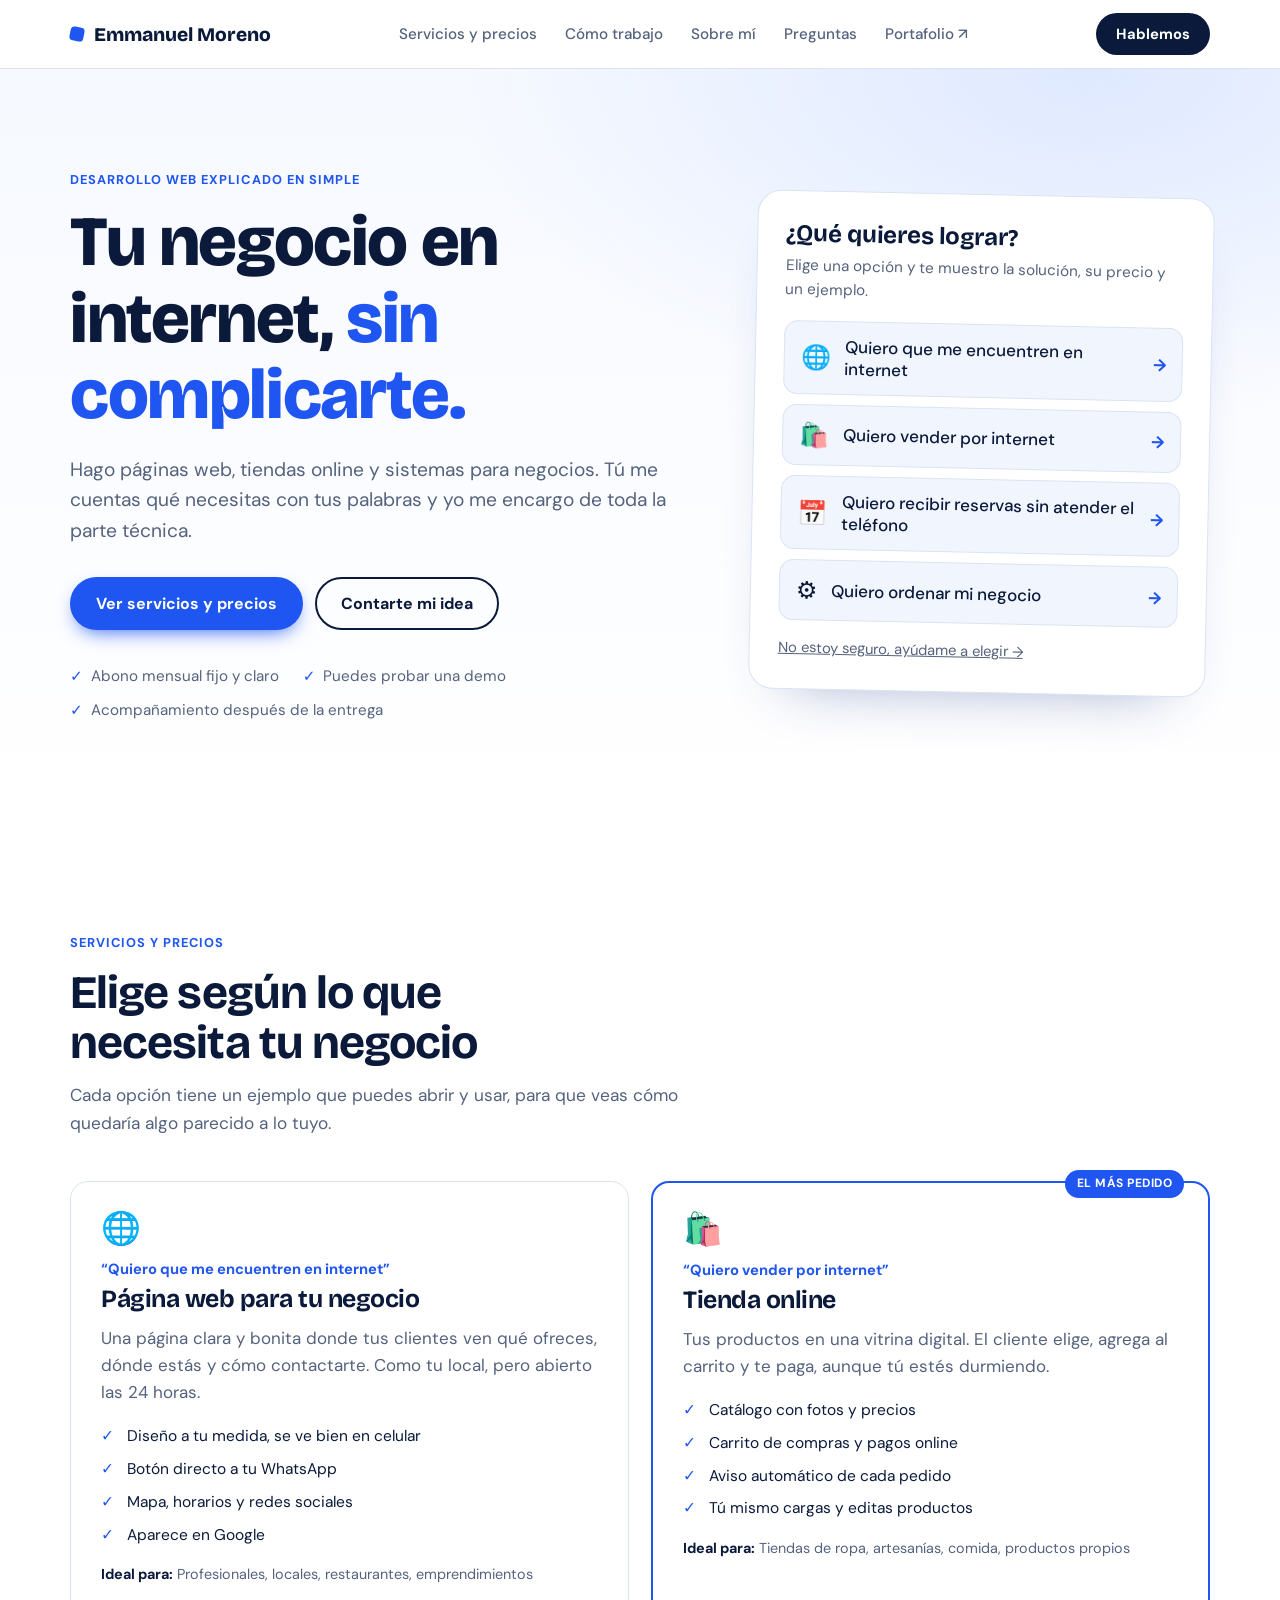
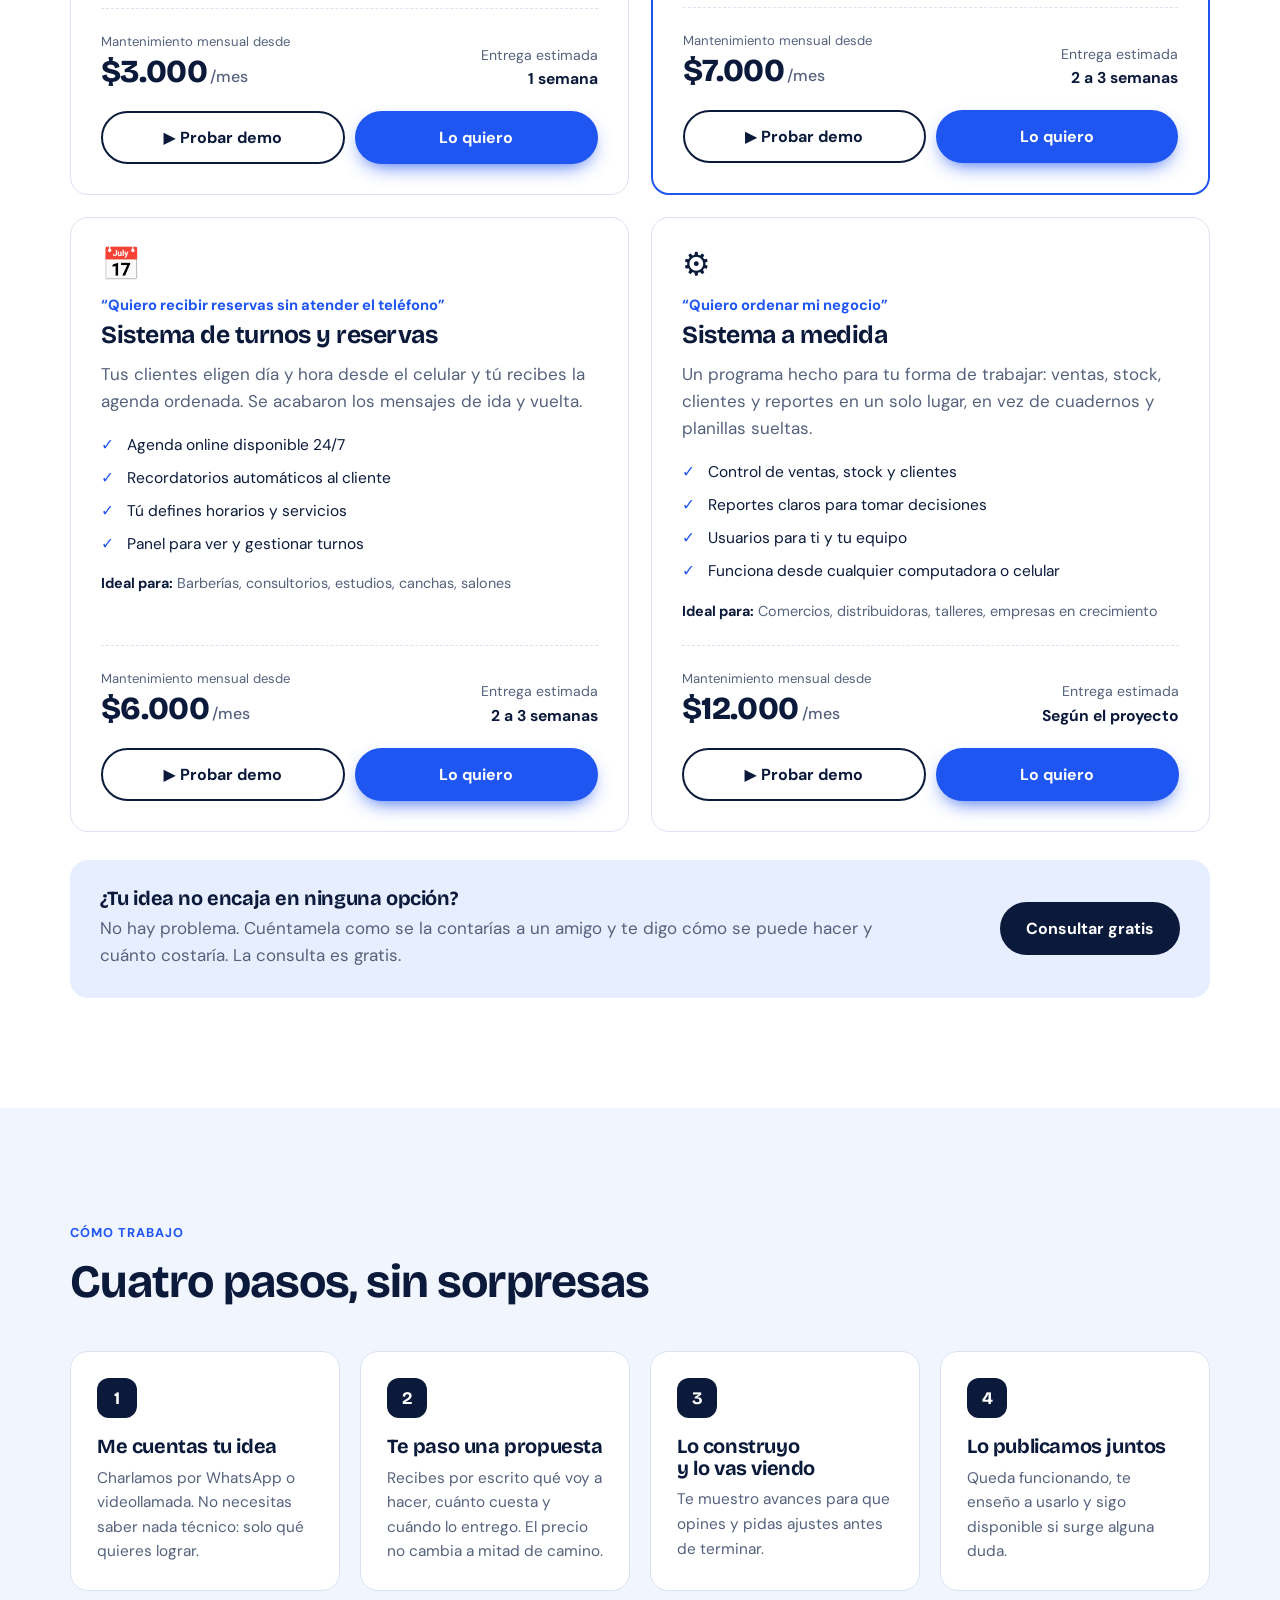
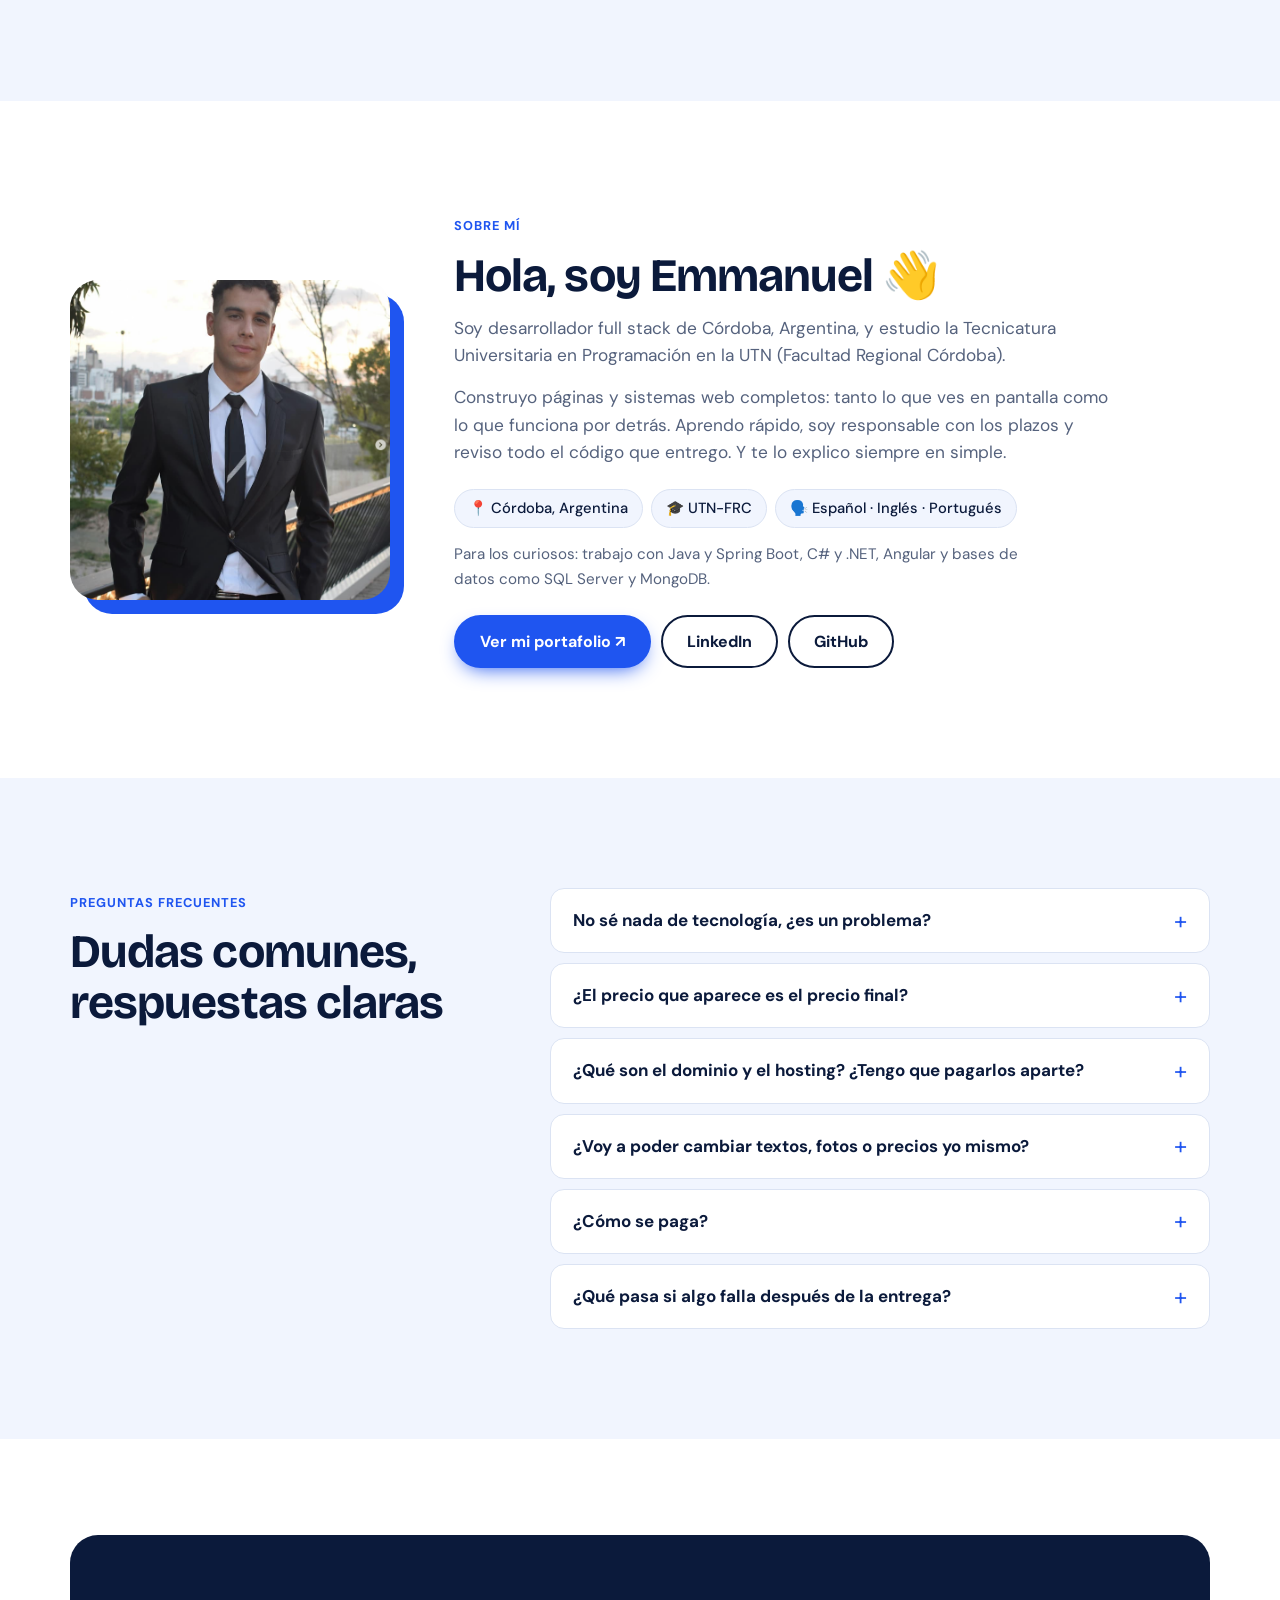
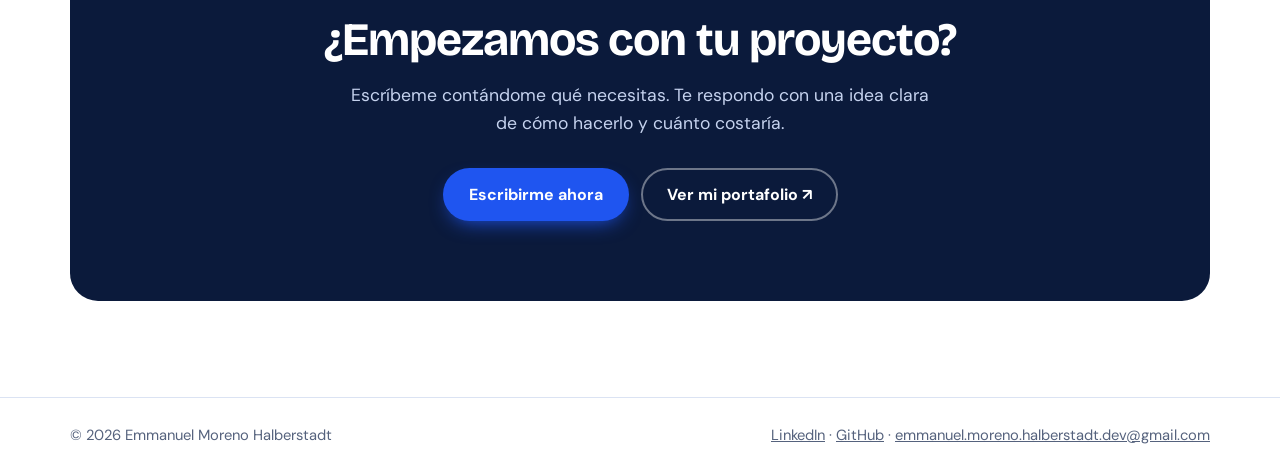
==== index.html @ 1bb852f4 "Initial commit: marketing page with service demos Co-Authored-By: Claude Fable 5.2 <noreply@anthropi" ====
<!DOCTYPE html>
<html lang="es">
<head>
  <meta charset="UTF-8">
  <meta name="viewport" content="width=device-width, initial-scale=1">
  <title>Páginas web, tiendas online y sistemas a medida para tu negocio</title>
  <meta name="description" content="Desarrollo páginas web, tiendas online, sistemas de reservas y sistemas a medida. Precios claros, demos para probar y explicado sin tecnicismos.">
  <link rel="preconnect" href="https://fonts.googleapis.com">
  <link rel="preconnect" href="https://fonts.gstatic.com" crossorigin>
  <link href="https://fonts.googleapis.com/css2?family=Bricolage+Grotesque:opsz,wght@12..96,500;12..96,700;12..96,800&family=DM+Sans:opsz,wght@9..40,400;9..40,500;9..40,700&display=swap" rel="stylesheet">
  <link rel="stylesheet" href="styles.css">
</head>
<body>

  <header class="nav">
    <div class="wrap nav__in">
      <a href="#inicio" class="logo"><span class="logo__dot"></span><span data-nombre-corto></span></a>
      <nav class="nav__links" aria-label="Principal">
        <a href="#servicios">Servicios y precios</a>
        <a href="#proceso">Cómo trabajo</a>
        <a href="#sobre-mi">Sobre mí</a>
        <a href="#preguntas">Preguntas</a>
        <a data-portafolio>Portafolio ↗</a>
      </nav>
      <a class="btn btn--dark btn--sm" data-contacto="Hola, vi tu página y quiero hacerte una consulta.">Hablemos</a>
    </div>
  </header>

  <main id="inicio">

    <!-- HERO -->
    <section class="hero">
      <div class="wrap hero__grid">
        <div>
          <p class="tag">Desarrollo web explicado en simple</p>
          <h1>Tu negocio en internet, <em>sin complicarte.</em></h1>
          <p class="lead">Hago páginas web, tiendas online y sistemas para negocios. Tú me cuentas qué necesitas con tus palabras y yo me encargo de toda la parte técnica.</p>
          <div class="hero__cta">
            <a href="#servicios" class="btn btn--accent">Ver servicios y precios</a>
            <a class="btn btn--ghost" data-contacto="Hola, quiero contarte mi idea y saber cuánto costaría.">Contarte mi idea</a>
          </div>
          <ul class="trust">
            <li>Abono mensual fijo y claro</li>
            <li>Puedes probar una demo</li>
            <li>Acompañamiento después de la entrega</li>
          </ul>
        </div>

        <aside class="picker" aria-label="Elige qué necesitas">
          <p class="picker__title">¿Qué quieres lograr?</p>
          <p class="picker__sub">Elige una opción y te muestro la solución, su precio y un ejemplo.</p>
          <div id="picker-list" class="picker__list"></div>
          <a class="picker__other" data-contacto="Hola, no estoy seguro de qué necesito. ¿Me ayudas a definirlo?">No estoy seguro, ayúdame a elegir →</a>
        </aside>
      </div>
    </section>

    <!-- SERVICIOS -->
    <section class="section" id="servicios">
      <div class="wrap">
        <div class="section__head">
          <p class="tag">Servicios y precios</p>
          <h2>Elige según lo que necesita tu negocio</h2>
          <p>Cada opción tiene un ejemplo que puedes abrir y usar, para que veas cómo quedaría algo parecido a lo tuyo.</p>
        </div>
        <div id="services" class="services"></div>

        <div class="note">
          <div>
            <h3>¿Tu idea no encaja en ninguna opción?</h3>
            <p>No hay problema. Cuéntamela como se la contarías a un amigo y te digo cómo se puede hacer y cuánto costaría. La consulta es gratis.</p>
          </div>
          <a class="btn btn--dark" data-contacto="Hola, tengo una idea que no encaja en tus opciones. Te cuento:">Consultar gratis</a>
        </div>
      </div>
    </section>

    <!-- PROCESO -->
    <section class="section section--tint" id="proceso">
      <div class="wrap">
        <div class="section__head">
          <p class="tag">Cómo trabajo</p>
          <h2>Cuatro pasos, sin sorpresas</h2>
        </div>
        <ol class="steps">
          <li><span>1</span><h3>Me cuentas tu idea</h3><p>Charlamos por WhatsApp o videollamada. No necesitas saber nada técnico: solo qué quieres lograr.</p></li>
          <li><span>2</span><h3>Te paso una propuesta</h3><p>Recibes por escrito qué voy a hacer, cuánto cuesta y cuándo lo entrego. El precio no cambia a mitad de camino.</p></li>
          <li><span>3</span><h3>Lo construyo y lo vas viendo</h3><p>Te muestro avances para que opines y pidas ajustes antes de terminar.</p></li>
          <li><span>4</span><h3>Lo publicamos juntos</h3><p>Queda funcionando, te enseño a usarlo y sigo disponible si surge alguna duda.</p></li>
        </ol>
      </div>
    </section>

    <!-- SOBRE MÍ -->
    <section class="section" id="sobre-mi">
      <div class="wrap about">
        <div class="about__photo"><img src="foto.png" alt="Foto de Emmanuel Moreno Halberstadt" loading="lazy"></div>
        <div>
          <p class="tag">Sobre mí</p>
          <h2>Hola, soy Emmanuel 👋</h2>
          <p>Soy desarrollador full stack de Córdoba, Argentina, y estudio la Tecnicatura Universitaria en Programación en la UTN (Facultad Regional Córdoba).</p>
          <p>Construyo páginas y sistemas web completos: tanto lo que ves en pantalla como lo que funciona por detrás. Aprendo rápido, soy responsable con los plazos y reviso todo el código que entrego. Y te lo explico siempre en simple.</p>
          <ul class="chips">
            <li>📍 Córdoba, Argentina</li>
            <li>🎓 UTN-FRC</li>
            <li>🗣️ Español · Inglés · Portugués</li>
          </ul>
          <p class="tech">Para los curiosos: trabajo con Java y Spring Boot, C# y .NET, Angular y bases de datos como SQL Server y MongoDB.</p>
          <div class="about__links">
            <a class="btn btn--accent" data-portafolio>Ver mi portafolio ↗</a>
            <a class="btn btn--ghost" data-linkedin>LinkedIn</a>
            <a class="btn btn--ghost" data-github>GitHub</a>
          </div>
        </div>
      </div>
    </section>

    <!-- FAQ -->
    <section class="section section--tint" id="preguntas">
      <div class="wrap faq">
        <div class="section__head">
          <p class="tag">Preguntas frecuentes</p>
          <h2>Dudas comunes, respuestas claras</h2>
        </div>
        <div class="faq__list">
          <details>
            <summary>No sé nada de tecnología, ¿es un problema?</summary>
            <p>Para nada. Mi trabajo es justamente ocuparme de eso. Tú me cuentas cómo funciona tu negocio y yo traduzco eso a una página o sistema que funcione.</p>
          </details>
          <details>
            <summary>¿El precio que aparece es el precio final?</summary>
            <p>Los precios publicados son el abono mensual de mantenimiento más bajo de cada servicio, en pesos argentinos. Después de conversar te paso un precio fijo por escrito según lo que necesites, y ese precio se respeta.</p>
          </details>
          <details>
            <summary>¿Qué son el dominio y el hosting? ¿Tengo que pagarlos aparte?</summary>
            <p>El dominio es la dirección de tu página (por ejemplo, tunegocio.com) y el hosting es el lugar donde queda guardada para que todos puedan verla. Son servicios anuales de terceros; yo te ayudo a contratarlos y a dejarlos configurados.</p>
          </details>
          <details>
            <summary>¿Voy a poder cambiar textos, fotos o precios yo mismo?</summary>
            <p>Sí. Si lo necesitas, te dejo una forma sencilla de editar el contenido y te enseño a usarla. Y si prefieres no tocar nada, puedo encargarme yo.</p>
          </details>
          <details>
            <summary>¿Cómo se paga?</summary>
            <p>Con un abono mensual de mantenimiento. Los detalles quedan acordados en la propuesta antes de empezar.</p>
          </details>
          <details>
            <summary>¿Qué pasa si algo falla después de la entrega?</summary>
            <p>Sigo disponible. Si aparece un error en lo que entregué, lo corrijo. Y si más adelante quieres agregar cosas nuevas, lo conversamos.</p>
          </details>
        </div>
      </div>
    </section>

    <!-- CTA FINAL -->
    <section class="cta">
      <div class="wrap cta__in">
        <h2>¿Empezamos con tu proyecto?</h2>
        <p>Escríbeme contándome qué necesitas. Te respondo con una idea clara de cómo hacerlo y cuánto costaría.</p>
        <div class="hero__cta">
          <a class="btn btn--accent" data-contacto="Hola, quiero empezar un proyecto contigo. Te cuento qué necesito:">Escribirme ahora</a>
          <a class="btn btn--light" data-portafolio>Ver mi portafolio ↗</a>
        </div>
      </div>
    </section>
  </main>

  <footer class="footer">
    <div class="wrap footer__in">
      <span>© <span id="year"></span> <span data-nombre></span></span>
      <span><a data-linkedin>LinkedIn</a> · <a data-github>GitHub</a> · <a data-email></a></span>
    </div>
  </footer>

  <!-- MODAL DEMO -->
  <dialog id="demo" class="demo" aria-labelledby="demo-title">
    <div class="demo__bar">
      <div class="demo__dots" aria-hidden="true"><i></i><i></i><i></i></div>
      <strong id="demo-title"></strong>
      <div class="demo__tools">
        <div class="seg" role="group" aria-label="Tamaño de pantalla">
          <button type="button" data-view="desktop" class="is-on">Computadora</button>
          <button type="button" data-view="mobile">Celular</button>
        </div>
        <button type="button" class="demo__close" aria-label="Cerrar demo">✕</button>
      </div>
    </div>
    <div class="demo__stage">
      <iframe id="demo-frame" title="Demo interactiva" loading="lazy"></iframe>
    </div>
    <div class="demo__foot">
      <span>Es un ejemplo: puedes hacer clic y probarlo. El tuyo se diseña a tu medida.</span>
      <a id="demo-cta" class="btn btn--accent btn--sm">Quiero algo así</a>
    </div>
  </dialog>

  <script src="config.js"></script>
  <script src="script.js"></script>
</body>
</html>
---- styles.css ----
:root {
  --bg: #ffffff;
  --surface: #ffffff;
  --tint: #f1f5fe;
  --ink: #0b1a3b;
  --muted: #55627d;
  --line: #dbe3f3;
  --accent: #1f55f0;
  --accent-ink: #ffffff;
  --accent-soft: #e7eeff;
  --ok: #1f55f0;
  --radius: 18px;
  --display: "Bricolage Grotesque", system-ui, sans-serif;
  --body: "DM Sans", system-ui, sans-serif;
}

* { box-sizing: border-box; margin: 0; }
html { scroll-behavior: smooth; scroll-padding-top: 84px; }
body {
  font-family: var(--body);
  font-size: 17px;
  line-height: 1.6;
  color: var(--ink);
  background: var(--bg);
  -webkit-font-smoothing: antialiased;
}
a { color: inherit; }
h1, h2, h3 { font-family: var(--display); line-height: 1.08; letter-spacing: -0.02em; text-wrap: balance; }
h1 { font-size: clamp(2.5rem, 6vw, 4.4rem); font-weight: 800; }
h2 { font-size: clamp(1.9rem, 4vw, 2.9rem); font-weight: 700; }
h3 { font-size: 1.25rem; font-weight: 700; }
h1 em { font-style: normal; color: var(--accent); }
:focus-visible { outline: 3px solid var(--accent); outline-offset: 3px; border-radius: 6px; }

.wrap { width: min(1140px, 100% - 40px); margin-inline: auto; }

.tag {
  display: inline-block;
  font-size: .8rem; font-weight: 700; letter-spacing: .08em; text-transform: uppercase;
  color: var(--accent); margin-bottom: 14px;
}

/* Botones */
.btn {
  display: inline-flex; align-items: center; justify-content: center; gap: 8px;
  padding: 14px 24px; border-radius: 999px; border: 2px solid transparent;
  font: 700 1rem var(--body); text-decoration: none; cursor: pointer;
  transition: transform .15s ease, background .15s ease, box-shadow .15s ease;
}
.btn:hover { transform: translateY(-2px); }
.btn--sm { padding: 9px 18px; font-size: .92rem; }
.btn--accent { background: var(--accent); color: var(--accent-ink); box-shadow: 0 8px 20px -8px var(--accent); }
.btn--accent:hover { background: #1742c7; }
.btn--dark { background: var(--ink); color: #fff; }
.btn--ghost { border-color: var(--ink); background: transparent; color: var(--ink); }
.btn--ghost:hover { background: var(--ink); color: #fff; }
.btn--light { background: transparent; border-color: rgba(255,255,255,.4); color: #fff; }
.btn--light:hover { background: rgba(255,255,255,.12); }

/* Nav */
.nav {
  position: sticky; top: 0; z-index: 20;
  background: color-mix(in srgb, var(--bg) 88%, transparent);
  backdrop-filter: blur(10px);
  border-bottom: 1px solid var(--line);
}
.nav__in { display: flex; align-items: center; justify-content: space-between; gap: 20px; height: 68px; }
.logo { display: inline-flex; align-items: center; gap: 10px; font: 800 1.2rem var(--display); text-decoration: none; }
.logo__dot { width: 14px; height: 14px; border-radius: 4px; background: var(--accent); transform: rotate(12deg); }
.nav__links { display: flex; gap: 28px; font-size: .95rem; font-weight: 500; }
.nav__links a { text-decoration: none; color: var(--muted); }
.nav__links a:hover { color: var(--ink); }

/* Hero */
.hero { padding: clamp(48px, 8vw, 96px) 0 clamp(56px, 8vw, 96px); background: radial-gradient(900px 500px at 85% 0%, #dfe9ff, transparent 70%), linear-gradient(#f6f9ff, #fff); }
.hero__grid { display: grid; grid-template-columns: 1.15fr .85fr; gap: clamp(32px, 5vw, 72px); align-items: center; }
.lead { font-size: 1.2rem; color: var(--muted); margin: 22px 0 30px; max-width: 34em; }
.hero__cta { display: flex; flex-wrap: wrap; gap: 12px; }
.trust { list-style: none; padding: 0; margin-top: 34px; display: flex; flex-wrap: wrap; gap: 10px 24px; font-size: .95rem; color: var(--muted); }
.trust li::before { content: "✓"; color: var(--ok); font-weight: 700; margin-right: 8px; }

.picker {
  background: var(--surface); border: 1px solid var(--line); border-radius: 24px;
  padding: 28px; box-shadow: 0 30px 60px -40px rgba(20, 50, 130, .45);
  transform: rotate(1.2deg);
}
.picker__title { font: 700 1.5rem var(--display); }
.picker__sub { color: var(--muted); font-size: .95rem; margin: 6px 0 18px; }
.picker__list { display: grid; gap: 10px; }
.picker__item {
  display: flex; align-items: center; gap: 14px; width: 100%;
  padding: 14px 16px; border-radius: 14px; border: 1px solid var(--line);
  background: var(--tint); text-decoration: none; font-weight: 500; line-height: 1.3;
  transition: border-color .15s, background .15s, transform .15s;
}
.picker__item:hover { border-color: var(--accent); background: var(--accent-soft); transform: translateX(4px); }
.picker__item span:first-child { font-size: 1.5rem; }
.picker__item span:last-child { margin-left: auto; color: var(--accent); font-weight: 700; }
.picker__other { display: block; margin-top: 16px; font-size: .92rem; color: var(--muted); cursor: pointer; }

/* Secciones */
.section { padding: clamp(64px, 9vw, 110px) 0; }
.section--tint { background: var(--tint); }
.section__head { max-width: 640px; margin-bottom: 44px; }
.section__head p:not(.tag) { color: var(--muted); margin-top: 14px; font-size: 1.08rem; }

/* Servicios */
.services { display: grid; grid-template-columns: repeat(2, 1fr); gap: 22px; }
.card {
  position: relative; display: flex; flex-direction: column;
  background: var(--surface); border: 1px solid var(--line); border-radius: var(--radius);
  padding: 30px; scroll-margin-top: 96px;
  transition: box-shadow .2s, border-color .2s;
}
.card:hover { box-shadow: 0 24px 50px -36px rgba(20, 50, 130, .5); }
.card.is-featured { border: 2px solid var(--accent); }
.card.is-target { animation: flash 1.4s ease; }
@keyframes flash { 0%, 60% { box-shadow: 0 0 0 6px var(--accent-soft); } 100% { box-shadow: 0 0 0 0 transparent; } }
.card__badge {
  position: absolute; top: -13px; right: 24px;
  background: var(--accent); color: #fff; font-size: .75rem; font-weight: 700;
  padding: 4px 12px; border-radius: 999px; letter-spacing: .04em; text-transform: uppercase;
}
.card__icon { font-size: 2rem; line-height: 1; }
.card__goal { color: var(--accent); font-weight: 700; font-size: .92rem; margin: 14px 0 4px; }
.card h3 { font-size: 1.55rem; }
.card__desc { color: var(--muted); margin: 12px 0 18px; }
.card ul { list-style: none; padding: 0; display: grid; gap: 8px; font-size: .97rem; }
.card li { padding-left: 26px; position: relative; }
.card li::before { content: "✓"; position: absolute; left: 0; color: var(--ok); font-weight: 700; }
.card__ideal { margin-top: 16px; font-size: .9rem; color: var(--muted); }
.card__ideal b { color: var(--ink); }
.card__price {
  display: flex; align-items: flex-end; justify-content: space-between; gap: 12px;
  margin-top: auto; padding-top: 22px;
}
.card__meta { border-top: 1px dashed var(--line); }
.card__ideal { margin-bottom: 22px; }
.price small { display: block; color: var(--muted); font-size: .82rem; }
.price strong { font: 800 2rem var(--display); letter-spacing: -0.02em; }
.price strong span { font: 500 1rem var(--body); color: var(--muted); letter-spacing: 0; margin-left: 3px; }
.time { text-align: right; font-size: .88rem; color: var(--muted); }
.time b { display: block; color: var(--ink); font-size: .98rem; }
.card__actions { display: grid; grid-template-columns: 1fr 1fr; gap: 10px; margin-top: 20px; }
.card__actions .btn { padding-inline: 12px; }

.note {
  margin-top: 28px; padding: 28px 30px; border-radius: var(--radius);
  background: var(--accent-soft); display: flex; align-items: center; justify-content: space-between; gap: 24px; flex-wrap: wrap;
}
.note p { color: var(--muted); max-width: 46em; margin-top: 6px; }

/* Pasos */
.steps { list-style: none; padding: 0; display: grid; grid-template-columns: repeat(4, 1fr); gap: 20px; }
.steps li { background: var(--surface); border-radius: var(--radius); padding: 26px; border: 1px solid var(--line); }
.steps span {
  display: grid; place-items: center; width: 40px; height: 40px; border-radius: 12px;
  background: var(--ink); color: #fff; font: 700 1.1rem var(--display); margin-bottom: 18px;
}
.steps p { color: var(--muted); font-size: .96rem; margin-top: 8px; }

/* FAQ */
.faq { display: grid; grid-template-columns: .8fr 1.2fr; gap: 40px; align-items: start; }
.faq .section__head { position: sticky; top: 100px; margin: 0; }
.faq__list { display: grid; gap: 10px; }
details { background: var(--surface); border: 1px solid var(--line); border-radius: 14px; padding: 0 22px; }
summary {
  cursor: pointer; list-style: none; padding: 18px 0; font-weight: 700;
  display: flex; justify-content: space-between; gap: 16px; align-items: center;
}
summary::-webkit-details-marker { display: none; }
summary::after { content: "+"; font-size: 1.5rem; font-weight: 400; color: var(--accent); transition: transform .2s; line-height: 1; }
details[open] summary::after { transform: rotate(45deg); }
details p { color: var(--muted); padding-bottom: 20px; }

/* Sobre mí */
.about { display: grid; grid-template-columns: 320px 1fr; gap: clamp(28px, 5vw, 64px); align-items: center; }
.about__photo { position: relative; }
.about__photo img { width: 100%; aspect-ratio: 1; object-fit: cover; border-radius: 28px; display: block; position: relative; background: var(--tint); }
.about__photo::before { content: ""; position: absolute; inset: 14px -14px -14px 14px; border-radius: 28px; background: var(--accent); }
.about p { color: var(--muted); margin-top: 14px; font-size: 1.08rem; max-width: 38em; }
.about p.tag { color: var(--accent); margin-top: 0; font-size: .8rem; }
.chips { list-style: none; padding: 0; display: flex; flex-wrap: wrap; gap: 8px; margin: 22px 0 6px; }
.chips li { background: var(--tint); border: 1px solid var(--line); border-radius: 999px; padding: 7px 14px; font-size: .92rem; font-weight: 500; }
.about p.tech { font-size: .95rem; }
.about__links { display: flex; flex-wrap: wrap; gap: 10px; margin-top: 24px; }

/* CTA */
.cta { padding: clamp(56px, 8vw, 96px) 0; }
.cta__in {
  background: var(--ink); color: #fff; border-radius: 28px;
  padding: clamp(40px, 7vw, 80px); text-align: center;
}
.cta__in p { color: #c5d2ee; margin: 16px auto 30px; max-width: 34em; font-size: 1.1rem; }
.cta .hero__cta { justify-content: center; }

.footer { border-top: 1px solid var(--line); padding: 26px 0; font-size: .92rem; color: var(--muted); }
.footer__in { display: flex; justify-content: space-between; gap: 16px; flex-wrap: wrap; }

/* Modal demo */
.demo {
  width: min(1180px, 100% - 24px); height: min(820px, 100dvh - 24px);
  max-width: none; max-height: none; margin: auto;
  border: 0; border-radius: 18px; padding: 0; overflow: hidden;
  background: #0f1c3a; color: #fff;
  box-shadow: 0 40px 100px -20px rgba(0,0,0,.6);
}
.demo[open] { display: flex; flex-direction: column; animation: pop .22s ease; }
.demo::backdrop { background: rgba(8, 17, 45, .7); backdrop-filter: blur(4px); }
@keyframes pop { from { opacity: 0; transform: translateY(14px) scale(.98); } }
.demo__bar { display: flex; align-items: center; gap: 14px; padding: 10px 14px; font-size: .92rem; }
.demo__bar strong { flex: 1; min-width: 0; white-space: nowrap; overflow: hidden; text-overflow: ellipsis; font-weight: 500; }
.demo__dots { display: flex; gap: 6px; }
.demo__dots i { width: 11px; height: 11px; border-radius: 50%; background: #3a4b75; }
.demo__tools { display: flex; align-items: center; gap: 10px; }
.seg { display: flex; background: #1e2f58; border-radius: 999px; padding: 3px; }
.seg button { border: 0; background: none; color: #c5d2ee; font: 500 .82rem var(--body); padding: 6px 12px; border-radius: 999px; cursor: pointer; }
.seg button.is-on { background: #fff; color: var(--ink); }
.demo__close { border: 0; background: #1e2f58; color: #fff; width: 34px; height: 34px; border-radius: 50%; cursor: pointer; font-size: .9rem; }
.demo__close:hover { background: var(--accent); }
.demo__stage { flex: 1; min-height: 0; display: flex; justify-content: center; background: #081127; }
.demo__stage iframe { width: 100%; height: 100%; border: 0; background: #fff; transition: width .25s ease; }
.demo.is-mobile .demo__stage { padding: 14px 0; }
.demo.is-mobile iframe { width: 390px; max-width: 100%; border-radius: 22px; }
.demo__foot { display: flex; align-items: center; justify-content: space-between; gap: 14px; padding: 10px 14px; font-size: .86rem; color: #c5d2ee; }

/* Aparición */
.reveal { opacity: 0; transform: translateY(18px); transition: opacity .6s ease, transform .6s ease; }
.reveal.is-in { opacity: 1; transform: none; }

@media (max-width: 900px) {
  .hero__grid, .faq, .about { grid-template-columns: 1fr; }
  .about__photo { max-width: 260px; }
  .faq .section__head { position: static; }
  .picker { transform: none; }
  .steps { grid-template-columns: repeat(2, 1fr); }
  .nav__links { display: none; }
}
@media (max-width: 680px) {
  body { font-size: 16px; }
  .services, .steps { grid-template-columns: 1fr; }
  .card { padding: 24px; }
  .card__actions { grid-template-columns: 1fr; }
  .seg { display: none; }
  .demo__foot span { display: none; }
  .demo__foot { justify-content: flex-end; }
  .hero__cta .btn { flex: 1 1 100%; }
}
@media (prefers-reduced-motion: reduce) {
  html { scroll-behavior: auto; }
  *, *::before, *::after { animation: none !important; transition: none !important; }
  .reveal { opacity: 1; transform: none; }
}
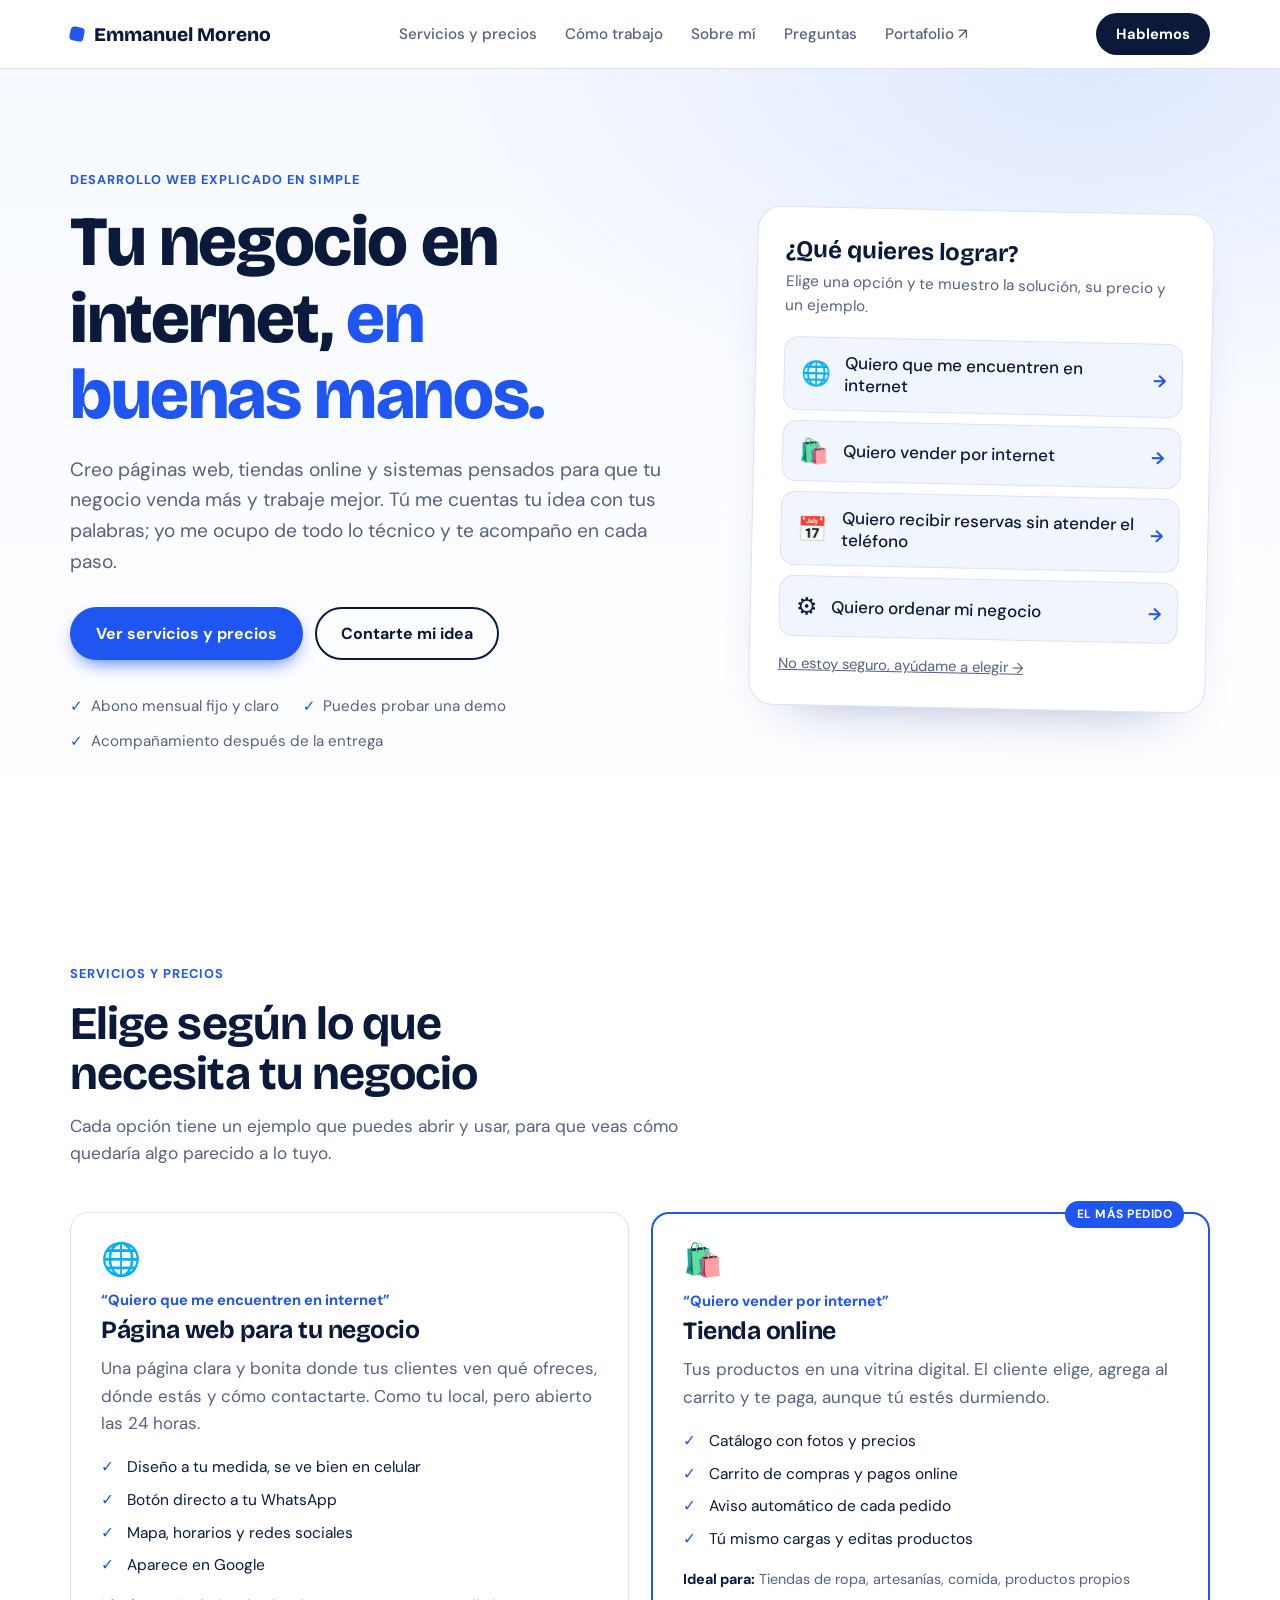
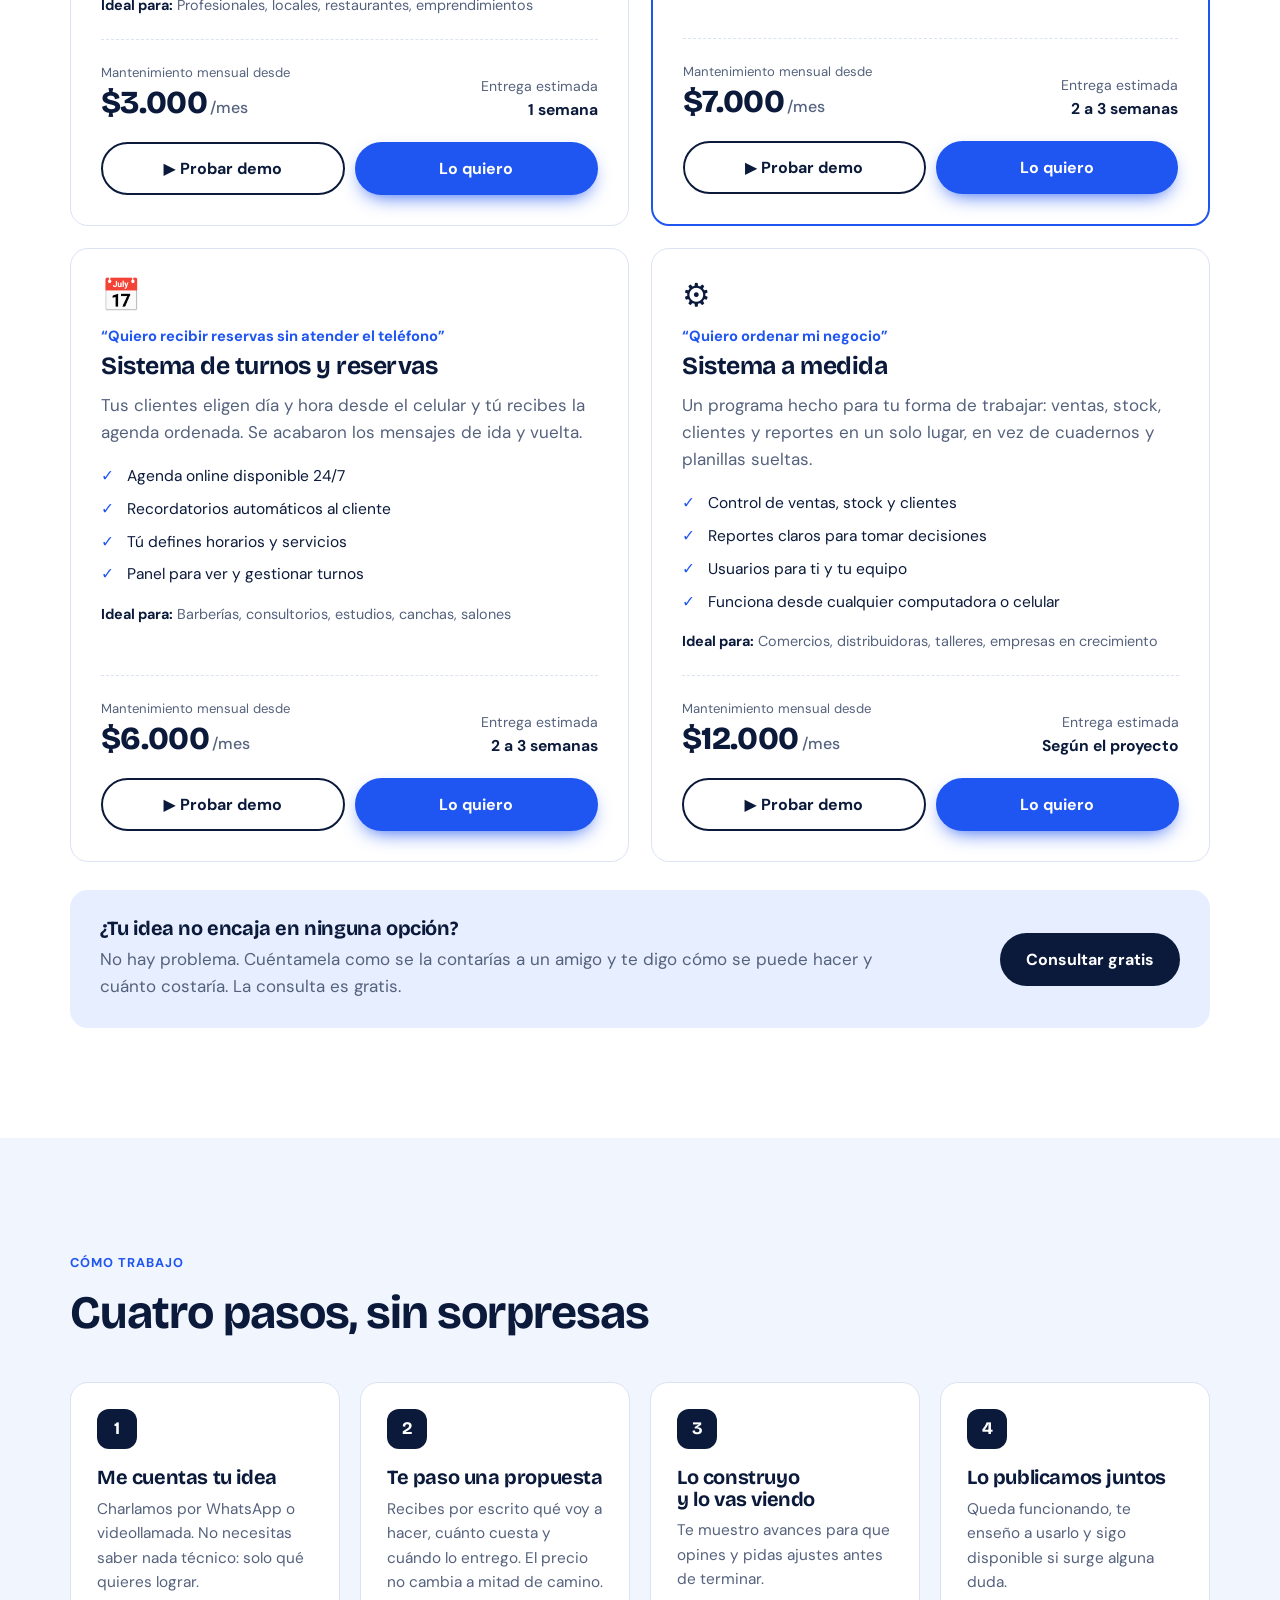
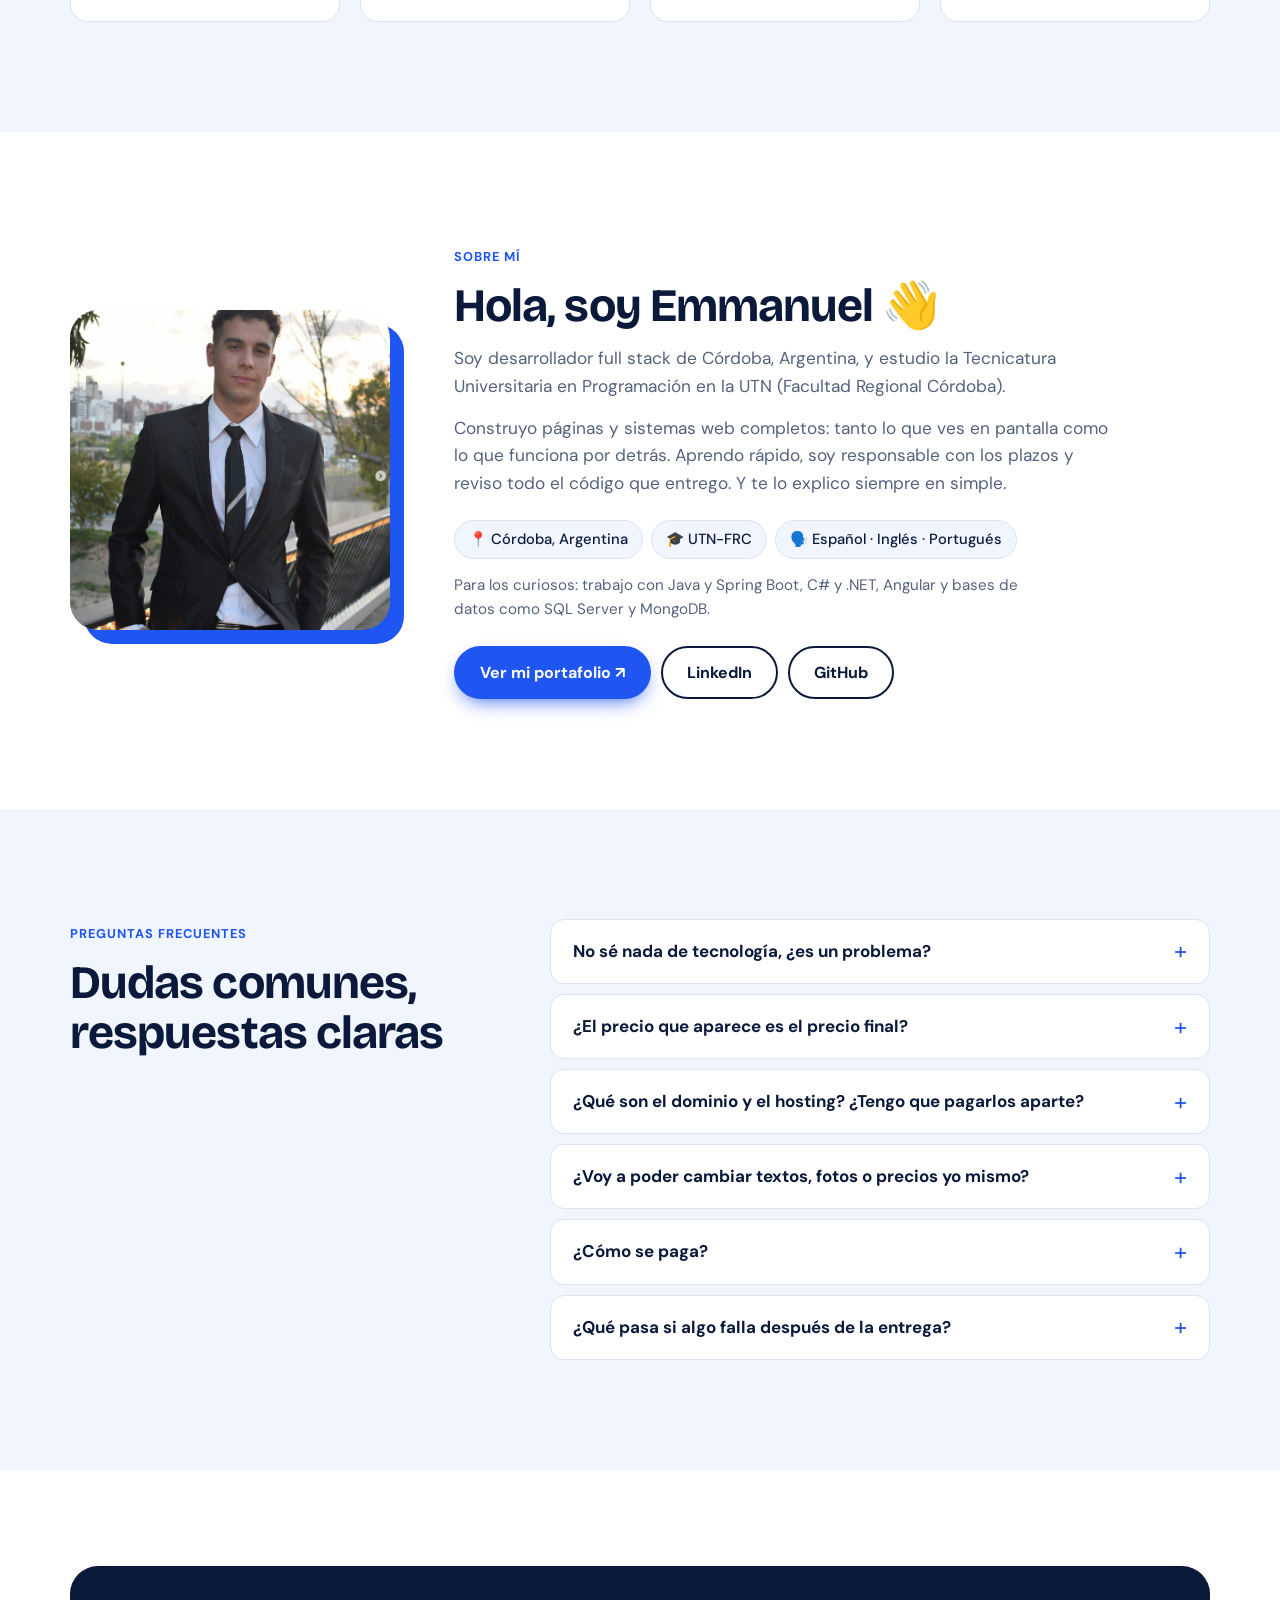
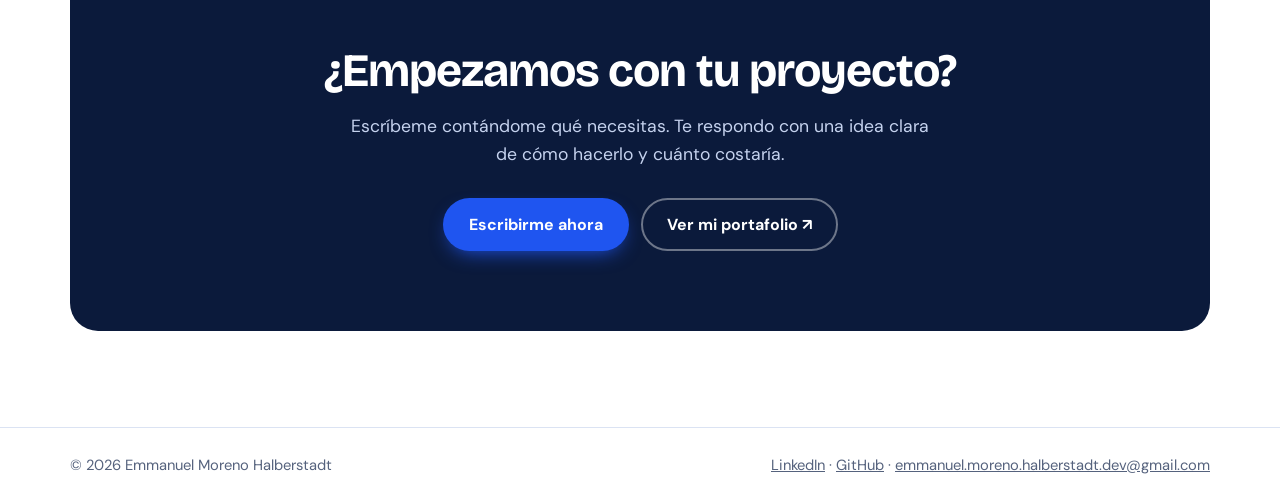
==== commit 79e51c79: "Reescribir la intro con tono más cercano y de confianza Co-Authored-By: Claude Fable 5.2 <noreply@an" ====
--- a/index.html
+++ b/index.html
@@ -33,8 +33,8 @@
       <div class="wrap hero__grid">
         <div>
           <p class="tag">Desarrollo web explicado en simple</p>
-          <h1>Tu negocio en internet, <em>sin complicarte.</em></h1>
-          <p class="lead">Hago páginas web, tiendas online y sistemas para negocios. Tú me cuentas qué necesitas con tus palabras y yo me encargo de toda la parte técnica.</p>
+          <h1>Tu negocio en internet, <em>en buenas manos.</em></h1>
+          <p class="lead">Creo páginas web, tiendas online y sistemas pensados para que tu negocio venda más y trabaje mejor. Tú me cuentas tu idea con tus palabras; yo me ocupo de todo lo técnico y te acompaño en cada paso.</p>
           <div class="hero__cta">
             <a href="#servicios" class="btn btn--accent">Ver servicios y precios</a>
             <a class="btn btn--ghost" data-contacto="Hola, quiero contarte mi idea y saber cuánto costaría.">Contarte mi idea</a>
